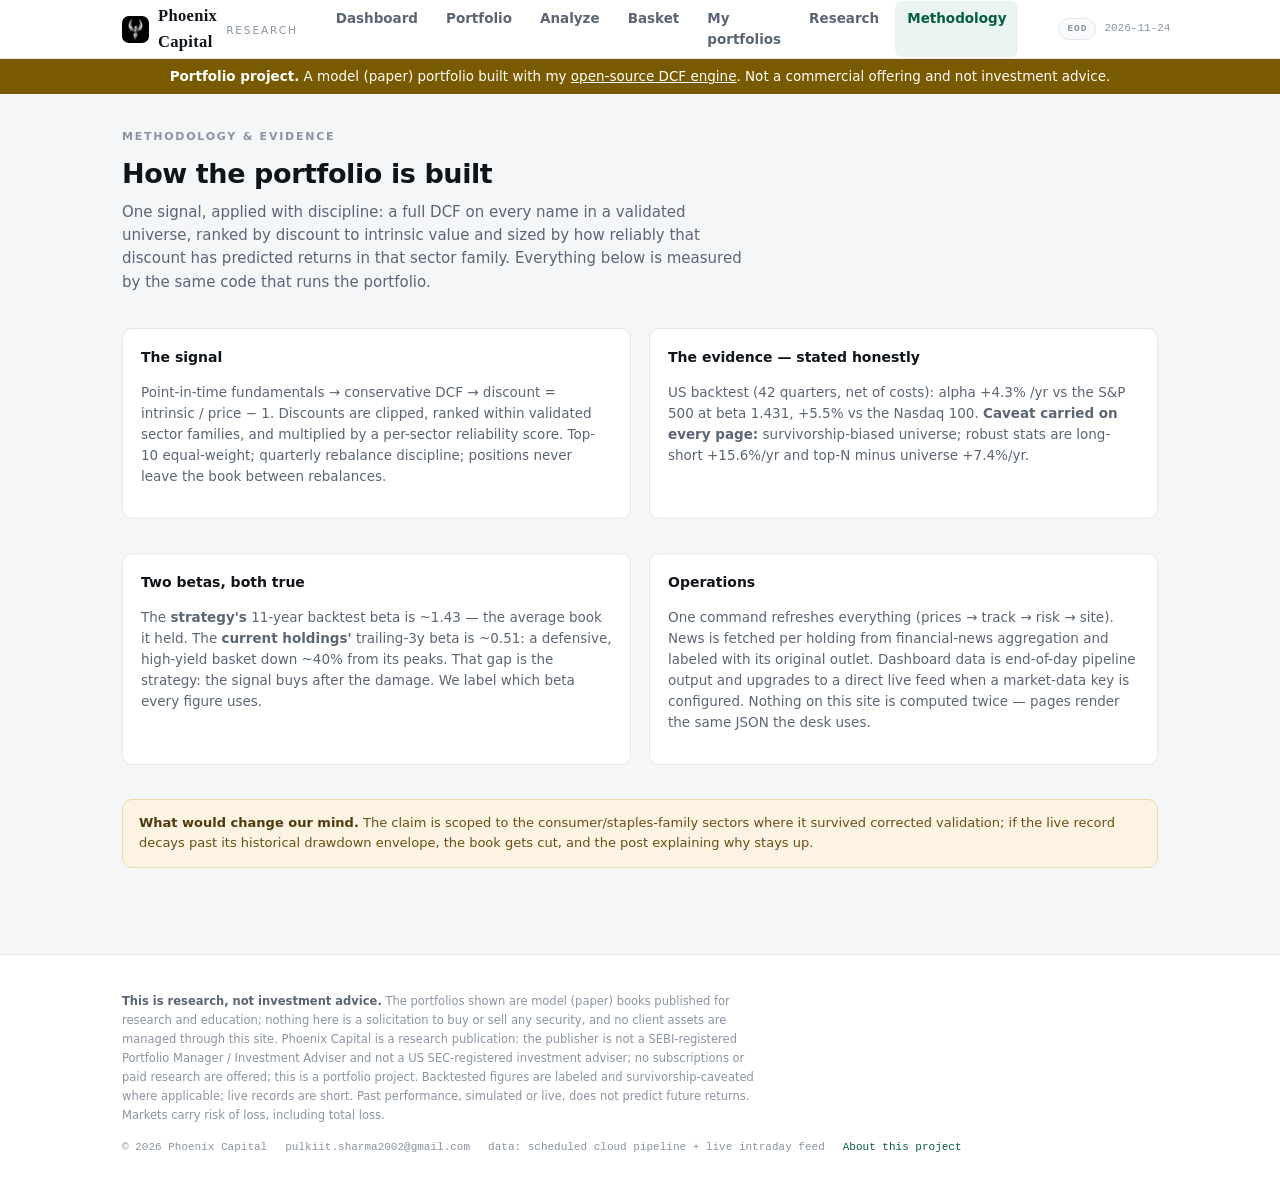
==== about.html @ b009688a "data refresh 2026-11-24 02:16 UTC" ====
<!doctype html>
<html lang="en"><head>
<meta charset="utf-8"><meta name="viewport" content="width=device-width,initial-scale=1">
<title>Methodology · Phoenix Capital</title>
<meta name="description" content="Institutional-grade equity research. One disciplined signal.">
<link rel="stylesheet" href="assets/site.css">
<link rel="icon" href="assets/logo-chip.png" type="image/png">
</head><body>
<header class="site-head"><div class="wrap">
  <a class="brand" href="index.html"><img class="logo-chip" src="assets/logo-chip.png" alt=""><span class="wordmark">Phoenix Capital</span>
    <small>research</small></a>
  <nav class="main"><a href="index.html" class="">Dashboard</a><a href="us.html" class="">Portfolio</a><a href="analyze.html" class="">Analyze</a><a href="basket.html" class="">Basket <span class="bcount" hidden></span></a><a href="portfolios.html" class="">My portfolios</a><a href="research.html" class="">Research</a><a href="about.html" class="on">Methodology</a></nav>
  <span class="asof"><span class="feedpill pill" id="feedpill">EOD</span><span class="txt">2026-11-24</span></span>
</div></header>
<div class="demo-banner" style="background:#7a5a00;color:#fff;text-align:center;padding:8px 16px;font-size:13.5px;line-height:1.4"><b>Portfolio project.</b> A model (paper) portfolio built with my <a href="https://github.com/PS11242026/dcf-valuation-platform" style="color:#fff;text-decoration:underline">open-source DCF engine</a>. Not a commercial offering and not investment advice.</div>
<main><div class="wrap">
<p class="eyebrow">Methodology &amp; evidence</p><h1>How the portfolio is built</h1>
<p class="lede">One signal, applied with discipline: a full DCF on every name in a validated
universe, ranked by discount to intrinsic value and sized by how reliably that discount has
predicted returns in that sector family. Everything below is measured by the same code that
runs the portfolio.</p>
<section class="grid2">
<div class="card"><h3>The signal</h3><p style="color:var(--muted);font-size:13.5px">
Point-in-time fundamentals → conservative DCF → discount = intrinsic / price − 1. Discounts are
clipped, ranked within validated sector families, and multiplied by a per-sector reliability
score. Top-10 equal-weight; quarterly rebalance discipline; positions never leave the book
between rebalances.</p></div>
<div class="card"><h3>The evidence — stated honestly</h3><p style="color:var(--muted);font-size:13.5px">
US backtest (42 quarters, net of costs): alpha +4.3% /yr vs the
S&amp;P 500 at beta 1.431, +5.5% vs the
Nasdaq 100. <b>Caveat carried on every page:</b> survivorship-biased universe; robust stats are long-short +15.6%/yr and top-N minus universe +7.4%/yr.</p></div>
</section>
<section class="grid2">
<div class="card"><h3>Two betas, both true</h3><p style="color:var(--muted);font-size:13.5px">
The <b>strategy's</b> 11-year backtest beta is ~1.43 — the average book it held. The <b>current
holdings'</b> trailing-3y beta is ~0.51: a defensive, high-yield basket down ~40% from its peaks.
That gap is the strategy: the signal buys after the damage. We label which beta every figure uses.</p></div>
<div class="card"><h3>Operations</h3><p style="color:var(--muted);font-size:13.5px">
One command refreshes everything (prices → track → risk → site). News is fetched per holding from
financial-news aggregation and labeled with its original outlet. Dashboard data is end-of-day
pipeline output and upgrades to a direct live feed when a market-data key is configured. Nothing
on this site is computed twice — pages render the same JSON the desk uses.</p></div>
</section>
<section><div class="callout"><b>What would change our mind.</b> The claim is scoped to the
consumer/staples-family sectors where it survived corrected validation; if the live record decays
past its historical drawdown envelope, the book gets cut, and the post explaining why stays up.
</div></section>
</div></main>
<footer class="site-foot"><div class="wrap">
  <p class="disc"><b>This is research, not investment advice.</b> The portfolios shown are model (paper) books published for research and education; nothing here is a solicitation to buy or sell any security, and no client assets are managed through this site. Phoenix Capital is a research publication: the publisher is not a SEBI-registered Portfolio Manager / Investment Adviser and not a US SEC-registered investment adviser; no subscriptions or paid research are offered; this is a portfolio project. Backtested figures are labeled and survivorship-caveated where applicable; live records are short. Past performance, simulated or live, does not predict future returns. Markets carry risk of loss, including total loss.</p>
  <div class="foot-meta"><span>© 2026 Phoenix Capital</span>
    <span>pulkiit.sharma2002@gmail.com</span>
    <span>data: scheduled cloud pipeline + live intraday feed</span>
    <a href="pricing.html">About this project</a></div>
</div></footer>
<script>window.DESK = {"api_url": "", "analyzer_url": "https://phoenix-dcf.streamlit.app", "finnhub_key": "dc2afj9r01qjj5fhtak0dc2afj9r01qjj5fhtakg", "prefix": "", "code_url": "https://github.com/PS11242026/dcf-valuation-platform"};</script>
<script src="assets/site.js"></script><script src="assets/desk.js"></script>
</body></html>
---- assets/site.css ----
/* ============================================================================
   Research-site design system. Institutional light theme: cool paper ground,
   ink text, emerald primary. Numerals are tabular everywhere they align.
   Heatmap poles #C0453B / #0B7A5B validated for CVD with mandatory tile labels.
   ========================================================================== */
:root{
  --ground:#F4F6F8; --panel:#FFFFFF; --panel2:#F9FAFB;
  --ink:#0F141B; --muted:#5B6675; --faint:#8A94A2;
  --hair:#E4E7EC; --hair2:#EDEFF3;
  --brand:#0B7A5B; --brand-ink:#075C44; --bench:#2F6DB3; --model:#B9832A;
  --gold:#C9A227; --gold-deep:#9A7B1B; --flat:#D97706;
  --pos:#0B7A5B; --neg:#C0453B; --pos-bg:#EAF5F0; --neg-bg:#F9ECEA;
  --mono:"Cascadia Code",Consolas,ui-monospace,SFMono-Regular,Menlo,monospace;
  --sans:"Segoe UI Variable Text","Segoe UI",system-ui,-apple-system,"Helvetica Neue",Arial,sans-serif;
  --serif:"Georgia","Times New Roman",serif;
  --maxw:1080px; --r:10px;
}
*{box-sizing:border-box}
html{scroll-behavior:smooth}
body{margin:0;background:var(--ground);color:var(--ink);font-family:var(--sans);
     line-height:1.55;-webkit-font-smoothing:antialiased;font-size:15px}
a{color:var(--brand-ink);text-decoration:none}
a:hover{text-decoration:underline}
:focus-visible{outline:2px solid var(--bench);outline-offset:2px;border-radius:4px}
.tab{font-variant-numeric:tabular-nums;font-family:var(--mono)}
.wrap{max-width:var(--maxw);margin:0 auto;padding:0 22px}

/* ---------- header / nav ---------- */
.site-head{background:var(--panel);border-bottom:1px solid var(--hair);position:sticky;top:0;z-index:40}
.site-head .wrap{display:flex;align-items:center;gap:26px;height:58px}
.brand{display:flex;align-items:center;gap:9px;font-weight:700;letter-spacing:.01em;
       font-size:16.5px;color:var(--ink)}
.brand:hover{text-decoration:none}
.brand .mark{flex:none;color:var(--ink)}  /* B&W phoenix: pure ink on light, white on ink */
.brand .logo-chip{width:27px;height:27px;border-radius:7px;display:block;flex:none}
.brand .wordmark{font-family:var(--serif);letter-spacing:.02em}
.brand small{font-weight:500;color:var(--faint);font-size:10.5px;letter-spacing:.18em;
             text-transform:uppercase;align-self:center;margin-top:3px}
nav.main{display:flex;gap:4px;margin-left:auto}
nav.main a{padding:7px 12px;border-radius:7px;color:var(--muted);font-size:13.5px;font-weight:550}
nav.main a:hover{background:var(--panel2);color:var(--ink);text-decoration:none}
nav.main a.on{background:#EAF5F0;color:var(--brand-ink);font-weight:640}
.asof{font-family:var(--mono);font-size:11px;color:var(--faint);margin-left:14px;white-space:nowrap;
      display:flex;align-items:center;gap:8px}
.pill{display:inline-flex;align-items:center;font-family:var(--mono);font-size:9.5px;font-weight:700;
      letter-spacing:.1em;padding:3px 8px;border-radius:99px;background:var(--panel2);
      border:1px solid var(--hair);color:var(--faint)}
.pill.on{background:#EAF5F0;border-color:#BFE0D2;color:var(--brand-ink);
         animation:pulse 2.4s ease-out infinite}
@keyframes pulse{0%{box-shadow:0 0 0 0 rgba(11,122,91,.35)}70%{box-shadow:0 0 0 7px rgba(11,122,91,0)}100%{box-shadow:0 0 0 0 rgba(11,122,91,0)}}
@media (prefers-reduced-motion:reduce){.pill.on{animation:none}}

/* ---------- hero (index) ---------- */
.hero{background:radial-gradient(1100px 420px at 18% -10%,rgba(11,122,91,.28),transparent 60%),
      radial-gradient(700px 300px at 95% 0%,rgba(201,162,39,.14),transparent 55%),var(--ink);
      border-radius:14px;padding:46px 46px 38px;color:#EDF1F4;position:relative;overflow:hidden;
      border-top:2px solid var(--gold)}
.hero::after{content:"";position:absolute;inset:auto 0 0 0;height:1px;
             background:linear-gradient(90deg,transparent,rgba(201,162,39,.5),transparent)}
.h-mark{position:absolute;right:-30px;top:-34px;width:360px;height:360px;color:#fff;
        opacity:.07;pointer-events:none;transform:rotate(-3deg)}
.h-mark svg,.h-mark img{width:100%;height:100%;object-fit:contain}
.h-eyebrow{font-size:10.5px;letter-spacing:.24em;text-transform:uppercase;color:var(--gold);
           font-weight:640;margin-bottom:16px;position:relative}
.h-title,.h-lede,.h-chips,.h-ctas,.h-foot{position:relative}
.h-title{font-family:var(--serif);font-size:40px;line-height:1.12;font-weight:600;margin:0 0 14px;
         letter-spacing:-.005em;color:#fff;text-wrap:balance;max-width:17ch}
.h-lede{font-size:15.5px;line-height:1.65;color:#B9C2CC;max-width:60ch;margin:0 0 22px}
.h-chips{display:flex;flex-wrap:wrap;gap:10px;margin-bottom:24px}
.h-chip{font-size:12.5px;color:#AEB8C2;background:rgba(255,255,255,.05);
        border:1px solid rgba(255,255,255,.13);border-radius:99px;padding:7px 14px}
.h-chip b{font-family:var(--mono);font-weight:640;color:#fff;margin-right:4px}
.h-chip b.pos{color:#4EC99B} .h-chip b.neg{color:#F0958C}
.h-ctas{display:flex;gap:12px;flex-wrap:wrap}
.h-foot{font-size:11px;color:#7C8794;margin:18px 0 0}
@media (max-width:680px){.hero{padding:30px 22px}.h-title{font-size:30px}}

/* ---------- page scaffolding ---------- */
main{padding:34px 0 56px}
.eyebrow{font-size:11px;letter-spacing:.16em;text-transform:uppercase;color:var(--faint);
         font-weight:640;margin:0 0 8px}
h1{font-size:27px;font-weight:700;letter-spacing:-.015em;margin:0 0 6px;text-wrap:balance}
.lede{font-size:15px;color:var(--muted);max-width:66ch;margin:0 0 10px}
section{margin-top:34px}
h2.sec{font-size:16.5px;font-weight:680;letter-spacing:-.01em;margin:0 0 14px;
       display:flex;align-items:baseline;gap:10px}
h2.sec .sub{font-size:11.5px;color:var(--faint);font-family:var(--mono);font-weight:400}
.grid2{display:grid;grid-template-columns:1fr 1fr;gap:18px}
.grid3{display:grid;grid-template-columns:repeat(3,1fr);gap:14px}
@media (max-width:840px){.grid2,.grid3{grid-template-columns:1fr}}

.card{background:var(--panel);border:1px solid var(--hair);border-radius:var(--r);padding:18px}
.card h3{margin:0 0 10px;font-size:14px;font-weight:660}

/* ---------- KPI tiles ---------- */
.kpis{display:grid;grid-template-columns:repeat(4,1fr);gap:13px}
@media (max-width:840px){.kpis{grid-template-columns:repeat(2,1fr)}}
.tile{background:var(--panel);border:1px solid var(--hair);border-radius:var(--r);padding:14px 15px 13px}
.tile .lab{font-size:10.5px;letter-spacing:.09em;text-transform:uppercase;color:var(--faint);
           font-weight:640;margin-bottom:8px;display:flex;gap:6px;align-items:center}
.tile .val{font-family:var(--mono);font-size:23px;font-weight:620;letter-spacing:-.02em;line-height:1.05}
.tile .sub{font-size:11px;color:var(--muted);margin-top:7px;font-family:var(--mono)}
.pos{color:var(--pos)} .neg{color:var(--neg)}

/* ---------- badges ---------- */
.badge{display:inline-flex;align-items:center;gap:5px;font-size:10px;font-weight:680;
       letter-spacing:.08em;text-transform:uppercase;padding:3px 8px;border-radius:99px;line-height:1}
.badge.live{background:#EAF5F0;color:var(--brand-ink)}
.badge.prelim{background:#FCF3E3;color:#8A5E14}
.badge.model{background:#F0F2F5;color:var(--muted)}
.badge.us::before{content:"US"} .badge.in::before{content:"IN"}

/* ---------- heatmap ---------- */
.hm-wrap{position:relative}
.hm{display:block;width:100%;border-radius:8px;overflow:hidden}
.hm-tile{stroke:var(--ground);stroke-width:2;rx:3;cursor:default;transition:filter .12s}
.hm-tile:hover{filter:brightness(1.06)}
.hm-tk{font-family:var(--mono);font-weight:700;fill:#fff;pointer-events:none}
.hm-pct{font-family:var(--mono);font-weight:600;fill:rgba(255,255,255,.92);pointer-events:none}
.hm-w{font-family:var(--mono);fill:rgba(255,255,255,.75);pointer-events:none}
.hm-legend{display:flex;align-items:center;gap:14px;margin-top:10px;font-size:11px;
           color:var(--muted);font-family:var(--mono);flex-wrap:wrap}
.hm-legend .k{display:flex;align-items:center;gap:6px}
.hm-legend .sw{width:11px;height:11px;border-radius:3px;display:inline-block}
.hm-note{margin-left:auto;color:var(--faint)}
.tip{position:absolute;pointer-events:none;background:#0F141B;color:#fff;border-radius:8px;
     padding:9px 11px;font-size:12px;font-family:var(--mono);opacity:0;transition:opacity .1s;
     box-shadow:0 6px 22px rgba(15,20,27,.25);z-index:30;min-width:170px}
.tip .t{color:#AEB6C2;font-size:10px;letter-spacing:.06em;text-transform:uppercase;margin-bottom:5px}
.tip .row{display:flex;justify-content:space-between;gap:16px;padding:1px 0}
.tip .row span:first-child{color:#C6CCD5}

/* ---------- charts ---------- */
.chart svg{display:block;width:100%;height:auto}
.chart .grid line{stroke:var(--hair2)}
.chart .zero{stroke:#C4CBD4;stroke-width:1.2}
.chart .ax{fill:var(--faint);font-family:var(--mono);font-size:10.5px}
.chart .ln{fill:none;stroke-linejoin:round;stroke-linecap:round}
.chart .endlab{font-family:var(--mono);font-size:11px;font-weight:640}
.legend{display:flex;flex-wrap:wrap;gap:14px;margin-top:8px;font-size:12px;color:var(--muted)}
.legend .it{display:flex;align-items:center;gap:6px}
.legend .sw{width:16px;height:0;border-top:2.5px solid}

/* ---------- tables ---------- */
.tbl{overflow-x:auto}
table{border-collapse:collapse;width:100%;font-size:13px}
th,td{padding:9px 11px;text-align:right;border-bottom:1px solid var(--hair2);white-space:nowrap}
th:first-child,td:first-child{text-align:left}
thead th{font-size:10.5px;letter-spacing:.07em;text-transform:uppercase;color:var(--faint);
         font-weight:640;border-bottom:1px solid var(--hair)}
tbody td{font-family:var(--mono);font-variant-numeric:tabular-nums}
tbody td:first-child{font-family:var(--sans);font-weight:560}
tbody tr:hover td{background:var(--panel2)}
.chip{display:inline-block;font-size:10.5px;color:var(--muted);background:var(--panel2);
      border:1px solid var(--hair);border-radius:99px;padding:2px 8px;font-family:var(--sans)}
.tk-cell{display:flex;align-items:center;gap:9px}
.tk-cell b{font-weight:640;display:block;line-height:1.15}
.tk-cell .co{display:block;font-size:10.5px;color:var(--faint);font-family:var(--sans);
             max-width:180px;overflow:hidden;text-overflow:ellipsis;white-space:nowrap}
.tlogo{width:22px;height:22px;border-radius:6px;background:#fff;border:1px solid var(--hair2);
       flex:none;object-fit:contain}
.tlogo.ph{display:inline-block;background:var(--panel2)}
tr.total td{border-top:2px solid var(--hair);border-bottom:none;background:var(--panel2);
            font-weight:640}

/* ---------- news ---------- */
.news{display:flex;flex-direction:column}
.news a.item{display:flex;gap:12px;align-items:baseline;padding:9px 2px;border-bottom:1px solid var(--hair2);
             color:var(--ink)}
.news a.item:hover{background:var(--panel2);text-decoration:none}
.news .sym{font-family:var(--mono);font-size:11px;font-weight:700;color:var(--brand-ink);
           flex:0 0 96px;display:flex;align-items:center;gap:6px}
.nlogo{width:17px;height:17px;border-radius:4px;background:#fff;border:1px solid var(--hair2);
       flex:none;object-fit:contain;vertical-align:middle}
.news .ttl{font-size:13.5px;line-height:1.4}
.news .src{margin-left:auto;font-size:11px;color:var(--faint);font-family:var(--mono);
           flex:0 0 auto;padding-left:10px}

/* ---------- research ---------- */
.post-list .p-item{display:block;background:var(--panel);border:1px solid var(--hair);
                   border-radius:var(--r);padding:16px 18px;margin-bottom:12px;color:var(--ink)}
.post-list .p-item:hover{border-color:#CBD2DA;text-decoration:none}
.p-item .d{font-family:var(--mono);font-size:11px;color:var(--faint)}
.p-item h3{margin:5px 0 6px;font-size:16.5px;font-weight:660;letter-spacing:-.01em}
.p-item p{margin:0;color:var(--muted);font-size:13.5px}
.tags{display:flex;gap:6px;margin-top:9px}
article.post{background:var(--panel);border:1px solid var(--hair);border-radius:var(--r);
              padding:34px 38px;max-width:760px}
@media (max-width:680px){article.post{padding:22px 18px}}
article.post h1{font-size:24px}
article.post .meta{font-family:var(--mono);font-size:11.5px;color:var(--faint);margin-bottom:20px}
article.post h2{font-size:18px;margin:26px 0 8px;font-weight:660}
article.post h3{font-size:15px;margin:20px 0 6px;font-weight:660}
article.post p{margin:10px 0;max-width:68ch}
article.post ul,article.post ol{max-width:68ch}
article.post li{margin:4px 0}
article.post blockquote{border-left:3px solid var(--brand);margin:14px 0;padding:2px 16px;
                        color:var(--muted);background:var(--panel2);border-radius:0 6px 6px 0}
article.post code{font-family:var(--mono);font-size:.9em;background:var(--panel2);
                  border:1px solid var(--hair);border-radius:4px;padding:1px 5px}
article.post pre{background:#0F141B;color:#E7EAEE;border-radius:8px;padding:14px 16px;overflow-x:auto}
article.post pre code{background:none;border:none;color:inherit;padding:0}
article.post hr{border:0;border-top:1px solid var(--hair);margin:22px 0}

/* ---------- fees ---------- */
.plans{display:grid;grid-template-columns:repeat(3,1fr);gap:16px}
@media (max-width:840px){.plans{grid-template-columns:1fr}}
.plan{background:var(--panel);border:1px solid var(--hair);border-radius:var(--r);padding:22px;
      position:relative}
.plan.hi{border-color:var(--gold);box-shadow:0 0 0 1px var(--gold),0 12px 34px rgba(15,20,27,.08)}
.plan .ribbon{position:absolute;top:-11px;left:18px;background:var(--gold);color:#fff;
              font-size:10px;font-weight:700;letter-spacing:.1em;text-transform:uppercase;
              border-radius:99px;padding:4px 12px}
.plan .nm{font-size:13px;font-weight:680;letter-spacing:.02em}
.plan .pr{font-family:var(--mono);font-size:26px;font-weight:650;margin:10px 0 2px}
.plan .per{font-size:11px;color:var(--faint)}
.plan ul{padding-left:18px;margin:14px 0 0;color:var(--muted);font-size:13px}
.plan li{margin:6px 0}
.cta{display:inline-block;margin-top:16px;background:var(--brand);color:#fff;font-weight:640;
     font-size:13.5px;border-radius:8px;padding:10px 16px}
.cta:hover{background:var(--brand-ink);text-decoration:none}
.cta.ghost{background:transparent;color:var(--brand-ink);border:1px solid var(--brand)}
.cta.gold{background:var(--gold);color:#161200}
.cta.gold:hover{background:var(--gold-deep);color:#fff}
.cta.ghost-inv{background:transparent;color:#E5D9AE;border:1px solid rgba(201,162,39,.55)}
.cta.ghost-inv:hover{border-color:var(--gold);color:#fff}

/* ---------- callouts / footer ---------- */
.callout{background:#FCF3E3;border:1px solid #EBD9AE;border-radius:var(--r);padding:13px 16px;
         font-size:13px;color:#6B4E12}
.callout b{color:#4F3A0C}
.site-foot{border-top:1px solid var(--hair);background:var(--panel);margin-top:30px}
.site-foot .wrap{padding:26px 22px 34px}
.disc{font-size:11.5px;color:var(--faint);line-height:1.65;max-width:88ch}
.disc b{color:var(--muted)}
.foot-meta{display:flex;gap:18px;margin-top:14px;font-family:var(--mono);font-size:11px;color:var(--faint)}

/* ---------- research desk: analyze / basket / my portfolios ---------- */
nav.main a .bcount{display:inline-block;min-width:17px;height:17px;line-height:17px;margin-left:4px;
  padding:0 5px;border-radius:99px;background:var(--brand);color:#fff;font-size:10px;font-weight:700;
  text-align:center;font-family:var(--mono);vertical-align:1px}
@media (max-width:980px){
  .site-head .wrap{flex-wrap:wrap;height:auto;padding-top:10px;gap:8px 18px}
  nav.main{order:3;width:100%;margin-left:0;overflow-x:auto;padding-bottom:8px;scrollbar-width:none}
  nav.main::-webkit-scrollbar{display:none}
  nav.main a{white-space:nowrap}
  .asof{margin-left:auto}
}
.card h3 .sub{font-weight:400;color:var(--faint);font-size:11.5px;margin-left:6px}
.fine{font-size:12px;color:var(--faint)}
.co2{font-size:11px;color:var(--faint);font-family:var(--sans);font-weight:400}
button.lnk{background:none;border:0;padding:0;color:var(--neg);font:inherit;font-size:12.5px;cursor:pointer}
button.lnk:hover{text-decoration:underline}
button.lnk.arm{font-weight:700}
button.cta{border:0;cursor:pointer;font-family:var(--sans)}
button.cta.ghost{border:1px solid var(--brand)}
button.cta:disabled{opacity:.45;cursor:not-allowed}
.verdict{display:inline-block;font-family:var(--sans);font-size:12px;font-weight:650;border-radius:99px;
  padding:3px 10px;white-space:nowrap}
.verdict.v-pos{background:var(--pos-bg);color:var(--brand-ink)}
.verdict.v-neg{background:var(--neg-bg);color:#8E2F27}
.verdict.v-mid{background:#F0F2F5;color:var(--muted)}
.tile .val .verdict{font-size:14px;padding:4px 12px}

.az-form{display:flex;gap:10px;margin:22px 0 12px;max-width:620px}
.az-input{flex:1;min-width:0;font:600 20px/1 var(--mono);letter-spacing:.04em;text-transform:uppercase;
  padding:14px 16px;border:1px solid var(--hair);border-radius:10px;background:var(--panel);color:var(--ink);
  box-shadow:0 1px 0 rgba(15,20,27,.03)}
.az-input:focus{outline:none;border-color:var(--brand);box-shadow:0 0 0 3px rgba(11,122,91,.15)}
.az-go{margin-top:0;padding:0 22px;font-size:15px}
.qpicks{display:flex;flex-wrap:wrap;gap:6px;align-items:center;font-size:12px;color:var(--faint)}
.qpicks span{margin-right:4px}
.qpick{font:600 11.5px var(--mono);border:1px solid var(--hair);background:var(--panel);color:var(--ink);
  border-radius:99px;padding:4px 10px;cursor:pointer}
.qpick:hover{border-color:var(--brand);color:var(--brand-ink)}
.qpick small{color:var(--faint);font-weight:500;margin-left:3px}
.chips-row{display:flex;flex-wrap:wrap;gap:7px}
#az-status{margin-top:22px}
.az-prog{max-width:620px}
.az-prog-top{display:flex;justify-content:space-between;font-size:14px}
.az-bar{height:6px;border-radius:99px;background:var(--hair2);overflow:hidden;margin:12px 0 14px}
.az-bar span{display:block;height:100%;background:linear-gradient(90deg,var(--brand),#3FB58C);
  border-radius:99px;transition:width .8s ease}
.az-steps{list-style:none;padding:0;margin:0;font-size:13px;color:var(--faint)}
.az-steps li{padding:3px 0 3px 22px;position:relative}
.az-steps li::before{content:"";position:absolute;left:4px;top:10px;width:8px;height:8px;border-radius:50%;
  border:1.5px solid var(--hair)}
.az-steps li.done{color:var(--muted)}
.az-steps li.done::before{background:var(--brand);border-color:var(--brand)}
.az-steps li.on{color:var(--ink);font-weight:600}
.az-steps li.on::before{border-color:var(--brand);animation:azp 1s ease-in-out infinite alternate}
@keyframes azp{to{background:rgba(11,122,91,.35)}}
@media (prefers-reduced-motion:reduce){.az-steps li.on::before{animation:none}.az-bar span{transition:none}}
.az-msg{font-size:12.5px;color:var(--muted);margin:10px 0 0}

#az-report{margin-top:26px}
#az-report > *{margin-bottom:16px}
.rp-head{display:flex;justify-content:space-between;align-items:flex-end;gap:18px;flex-wrap:wrap;
  background:radial-gradient(800px 260px at 0% -40%,rgba(11,122,91,.30),transparent 60%),var(--ink);
  color:#fff;border-radius:14px;padding:26px 28px}
.rp-tk{font:700 12px var(--mono);letter-spacing:.14em;color:var(--gold);background:rgba(201,162,39,.12);
  border:1px solid rgba(201,162,39,.35);border-radius:6px;padding:3px 8px}
.rp-head h2{font-family:var(--serif);font-size:30px;font-weight:600;margin:10px 0 4px;letter-spacing:-.01em}
.rp-sub{font-size:12.5px;color:#9FA9B5;text-transform:capitalize}
.rp-actions{display:flex;gap:8px;flex-wrap:wrap}
.rp-actions .cta{margin-top:0}
.rp-head .cta.ghost{background:transparent;color:#E5D9AE;border:1px solid rgba(201,162,39,.55)}
.rp-head .cta.ghost:hover{border-color:var(--gold);color:#fff}
.rb h3{margin-bottom:30px}
.rb-track{position:relative;height:10px;border-radius:99px;background:var(--hair2);margin:0 8px}
.rb-band{position:absolute;top:0;bottom:0;border-radius:99px;
  background:linear-gradient(90deg,rgba(11,122,91,.25),rgba(11,122,91,.55),rgba(11,122,91,.25))}
.rb-iv{position:absolute;top:-5px;width:3px;height:20px;margin-left:-1.5px;background:var(--brand-ink);border-radius:2px}
.rb-px{position:absolute;top:-12px;width:0;height:0;margin-left:-6px;border:6px solid transparent;
  border-top:9px solid var(--ink)}
.rb-px i{position:absolute;top:-22px;left:-14px;font:600 10px var(--mono);font-style:normal;color:var(--ink)}
.rb-lab{position:relative;height:22px;margin:10px 8px 0;font:11px var(--mono);color:var(--muted)}
.rb-lab span{position:absolute;transform:translateX(-50%);white-space:nowrap}
.rp-chart h3{margin-bottom:6px}
.rp-toc{position:sticky;top:58px;z-index:5;display:flex;gap:6px;overflow-x:auto;background:rgba(244,246,248,.92);
  backdrop-filter:blur(6px);padding:8px 0;scrollbar-width:none}
.rp-toc a{white-space:nowrap;font-size:12.5px;font-weight:600;color:var(--muted);padding:6px 11px;border-radius:7px;
  border:1px solid var(--hair);background:var(--panel)}
.rp-toc a:hover{color:var(--brand-ink);border-color:var(--brand);text-decoration:none}
@media (max-width:980px){.rp-toc{position:static}}
.rp-sec{scroll-margin-top:110px}
.rp-sec h2.sec{margin-top:0}
.rp-kpis{margin-bottom:14px}
.rp-kpis .val{font-size:19px}
.rp-tt{font-size:13px;font-weight:650;margin:16px 0 8px}
.rp-fig{margin:16px 0 0;text-align:center}
.rp-fig img{max-width:100%;height:auto;border-radius:8px;border:1px solid var(--hair2)}
.rp-fig figcaption{font-size:11.5px;color:var(--faint);margin-top:6px}
.rp-nar{margin:12px 0 0;padding-left:18px;color:var(--muted);font-size:13.5px;max-width:80ch}
.rp-nar li{margin:6px 0}
.rp-foot{font-size:11.5px;color:var(--faint)}

.empty{text-align:center;padding:38px 22px}
.empty p{color:var(--muted);max-width:52ch;margin:0 auto 6px}
.bk-add{margin-top:16px}
.bk-bar{display:flex;align-items:center;justify-content:space-between;gap:12px;margin-bottom:10px;
  font-size:13px;color:var(--muted)}
.bk-bar .cta{margin-top:0}
.bk-tbl td .co2{display:block}
.bk-tbl th:nth-child(2),.bk-tbl td:nth-child(2){text-align:left}
.bk-tbl td:first-child,.bk-tbl th:first-child{width:34px}
.bk-tbl .acts{display:flex;gap:14px;justify-content:flex-end;font-family:var(--sans);font-size:12.5px}
.bk-tbl input[type=checkbox]{width:15px;height:15px;accent-color:var(--brand)}
.save-btn{margin-left:auto;background:none;border:0;cursor:pointer;font-size:17px;line-height:1;
  color:var(--gold-deep);padding:2px 4px}
.save-btn:hover{transform:scale(1.15)}
.desk-toast{position:fixed;left:50%;bottom:26px;transform:translate(-50%,20px);opacity:0;pointer-events:none;
  background:var(--ink);color:#fff;font-size:13px;padding:10px 16px;border-radius:9px;
  box-shadow:0 10px 30px rgba(15,20,27,.25);transition:all .25s ease;z-index:60}
.desk-toast.on{opacity:1;transform:translate(-50%,0)}

.pf-new summary{cursor:pointer;list-style:none}
.pf-new summary::-webkit-details-marker{display:none}
.pf-new summary h3{display:inline;margin:0}
.pf-new summary::after{content:"+";float:right;color:var(--faint);font-size:18px;line-height:1}
.pf-new[open] summary::after{content:"\2212"}
.pf-form{display:flex;flex-wrap:wrap;gap:14px 22px;align-items:flex-end;margin:16px 0}
.pf-form label{display:flex;flex-direction:column;gap:5px;font-size:11px;letter-spacing:.06em;
  text-transform:uppercase;color:var(--faint);font-weight:640}
.pf-form input:not([type=radio]){font:500 14px var(--sans);padding:9px 11px;border:1px solid var(--hair);
  border-radius:8px;background:var(--panel);color:var(--ink);min-width:200px;text-transform:none;letter-spacing:0}
.pf-w{border:0;padding:0;margin:0;display:flex;gap:14px;align-items:center;flex-wrap:wrap}
.pf-w legend{font-size:11px;letter-spacing:.06em;text-transform:uppercase;color:var(--faint);font-weight:640;
  margin-bottom:6px;padding:0}
.pf-w label{flex-direction:row;align-items:center;text-transform:none;letter-spacing:0;font-size:13.5px;
  color:var(--ink);font-weight:500}
.pf-w input{accent-color:var(--brand)}
.pf-group{margin-top:10px}
.pf-gl{font-size:11px;letter-spacing:.08em;text-transform:uppercase;color:var(--faint);font-weight:640;margin-bottom:7px}
.pf-picks{display:grid;grid-template-columns:repeat(auto-fill,minmax(210px,1fr));gap:8px}
.pf-pick{display:flex;align-items:center;gap:8px;border:1px solid var(--hair);border-radius:9px;padding:8px 10px;
  cursor:pointer;background:var(--panel);font-size:12.5px;transition:border-color .15s,background .15s}
.pf-pick:has(input:checked){border-color:var(--brand);background:var(--pos-bg)}
.pf-pick input{accent-color:var(--brand)}
.pk-tk{font:700 12px var(--mono)}
.pk-co{color:var(--faint);overflow:hidden;text-overflow:ellipsis;white-space:nowrap;flex:1;min-width:0}
.pk-up{font:600 11.5px var(--mono)}
#pf-preview{margin-top:16px}
.pf-cw{width:70px;font:500 13px var(--mono);padding:4px 6px;border:1px solid var(--hair);border-radius:6px;text-align:right}
.pf-go{display:flex;align-items:center;gap:14px;margin-top:6px}
#pf-list{margin-top:18px}
.pf-card{margin-bottom:16px}
.pf-head{display:flex;justify-content:space-between;align-items:flex-start;gap:18px;flex-wrap:wrap;margin-bottom:12px}
.pf-head h3{font-size:17px;margin:0 0 2px}
.pf-kpis{display:flex;gap:22px;flex-wrap:wrap}
.pf-kpis div{display:flex;flex-direction:column;gap:2px}
.pf-kpis .lab{font-size:10px;letter-spacing:.09em;text-transform:uppercase;color:var(--faint);font-weight:640}
.pf-kpis b{font-size:18px;font-weight:620}
.pf-acts{display:flex;justify-content:space-between;margin-top:12px;font-size:12.5px}
.pf-data{margin-top:8px}
.pf-data .cta{margin-top:6px;margin-right:8px}
.pf-imp{cursor:pointer}
.foot-meta{flex-wrap:wrap}
@media (max-width:680px){.az-form{flex-direction:column}.az-go{padding:12px}.rp-head{padding:22px 18px}
  .rp-head h2{font-size:24px}}
nav.main a .bcount[hidden]{display:none}

.az-note{max-width:760px;margin:0}
.az-frame{background:var(--panel);border:1px solid var(--hair);border-radius:14px;overflow:hidden;
  box-shadow:0 12px 34px rgba(15,20,27,.06)}
.az-frame iframe{display:block;width:100%;height:max(900px,calc(100vh - 140px));border:0}
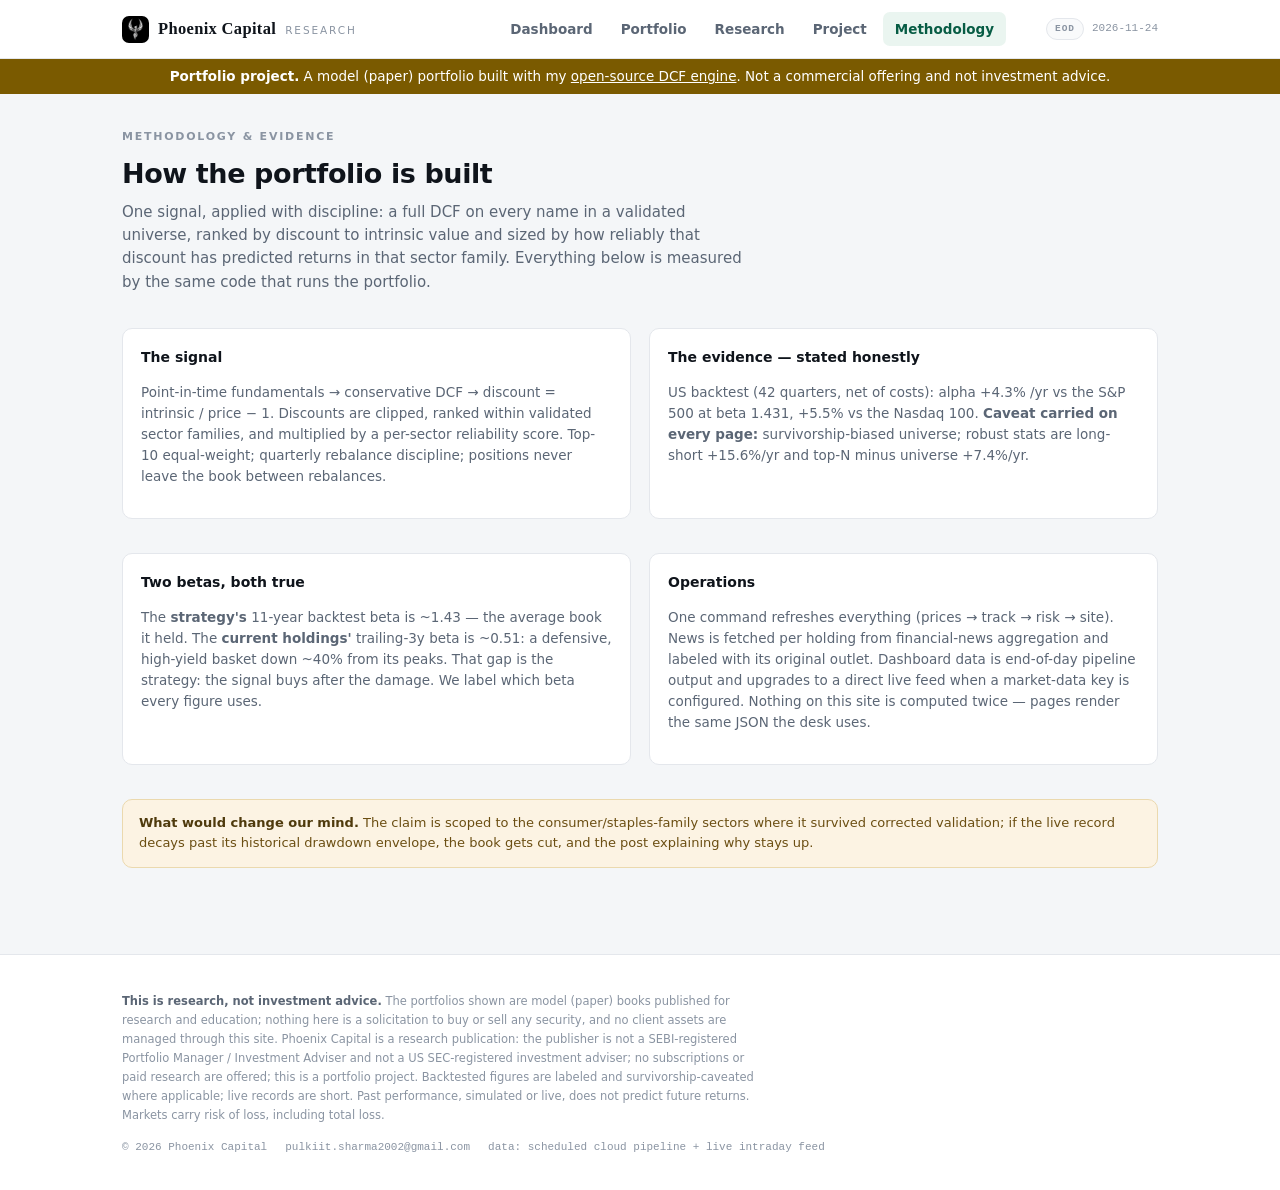
==== commit 43615fc1: "data refresh 2026-11-24 02:43 UTC" ====
--- a/about.html
+++ b/about.html
@@ -9,7 +9,7 @@
 <header class="site-head"><div class="wrap">
   <a class="brand" href="index.html"><img class="logo-chip" src="assets/logo-chip.png" alt=""><span class="wordmark">Phoenix Capital</span>
     <small>research</small></a>
-  <nav class="main"><a href="index.html" class="">Dashboard</a><a href="us.html" class="">Portfolio</a><a href="analyze.html" class="">Analyze</a><a href="basket.html" class="">Basket <span class="bcount" hidden></span></a><a href="portfolios.html" class="">My portfolios</a><a href="research.html" class="">Research</a><a href="about.html" class="on">Methodology</a></nav>
+  <nav class="main"><a href="index.html" class="">Dashboard</a><a href="us.html" class="">Portfolio</a><a href="research.html" class="">Research</a><a href="pricing.html" class="">Project</a><a href="about.html" class="on">Methodology</a></nav>
   <span class="asof"><span class="feedpill pill" id="feedpill">EOD</span><span class="txt">2026-11-24</span></span>
 </div></header>
 <div class="demo-banner" style="background:#7a5a00;color:#fff;text-align:center;padding:8px 16px;font-size:13.5px;line-height:1.4"><b>Portfolio project.</b> A model (paper) portfolio built with my <a href="https://github.com/PS11242026/dcf-valuation-platform" style="color:#fff;text-decoration:underline">open-source DCF engine</a>. Not a commercial offering and not investment advice.</div>
@@ -50,9 +50,8 @@
   <p class="disc"><b>This is research, not investment advice.</b> The portfolios shown are model (paper) books published for research and education; nothing here is a solicitation to buy or sell any security, and no client assets are managed through this site. Phoenix Capital is a research publication: the publisher is not a SEBI-registered Portfolio Manager / Investment Adviser and not a US SEC-registered investment adviser; no subscriptions or paid research are offered; this is a portfolio project. Backtested figures are labeled and survivorship-caveated where applicable; live records are short. Past performance, simulated or live, does not predict future returns. Markets carry risk of loss, including total loss.</p>
   <div class="foot-meta"><span>© 2026 Phoenix Capital</span>
     <span>pulkiit.sharma2002@gmail.com</span>
-    <span>data: scheduled cloud pipeline + live intraday feed</span>
-    <a href="pricing.html">About this project</a></div>
+    <span>data: scheduled cloud pipeline + live intraday feed</span></div>
 </div></footer>
-<script>window.DESK = {"api_url": "", "analyzer_url": "https://phoenix-dcf.streamlit.app", "finnhub_key": "dc2afj9r01qjj5fhtak0dc2afj9r01qjj5fhtakg", "prefix": "", "code_url": "https://github.com/PS11242026/dcf-valuation-platform"};</script>
+<script>window.DESK = {"api_url": "", "analyzer_url": "https://state-spacedcf-valuation-platform.streamlit.app", "finnhub_key": "dc2afj9r01qjj5fhtak0dc2afj9r01qjj5fhtakg", "prefix": "", "code_url": "https://github.com/PS11242026/dcf-valuation-platform"};</script>
 <script src="assets/site.js"></script><script src="assets/desk.js"></script>
 </body></html>
--- a/assets/site.css
+++ b/assets/site.css
@@ -404,3 +404,27 @@
 .az-frame{background:var(--panel);border:1px solid var(--hair);border-radius:14px;overflow:hidden;
   box-shadow:0 12px 34px rgba(15,20,27,.06)}
 .az-frame iframe{display:block;width:100%;height:max(900px,calc(100vh - 140px));border:0}
+
+/* ---------- research desk entry points (home) + desk sub-nav ---------- */
+.desk-opts{display:grid;grid-template-columns:1fr 1fr;gap:16px;margin-top:18px}
+@media (max-width:840px){.desk-opts{grid-template-columns:1fr}}
+.dopt{display:flex;flex-direction:column;gap:6px;background:var(--panel);border:1px solid var(--hair);
+  border-radius:14px;padding:22px 24px;color:var(--ink);position:relative;overflow:hidden;
+  transition:border-color .2s,box-shadow .2s,transform .2s}
+.dopt::after{content:"";position:absolute;inset:auto -40px -60px auto;width:180px;height:180px;border-radius:50%;
+  background:radial-gradient(circle,rgba(11,122,91,.12),transparent 70%)}
+.dopt:hover{text-decoration:none;border-color:var(--brand);box-shadow:0 14px 34px rgba(15,20,27,.08);transform:translateY(-2px)}
+.dopt .dk{font:700 10.5px var(--mono);letter-spacing:.16em;text-transform:uppercase;color:var(--gold-deep)}
+.dopt h3{font-family:var(--serif);font-size:22px;font-weight:600;margin:2px 0 0}
+.dopt p{margin:0;color:var(--muted);font-size:13.5px;max-width:52ch}
+.dopt .go{margin-top:8px;font-weight:650;font-size:13.5px;color:var(--brand-ink)}
+@media (prefers-reduced-motion:reduce){.dopt{transition:none}.dopt:hover{transform:none}}
+.desk-nav{display:flex;gap:6px;flex-wrap:wrap;align-items:center;margin:-8px 0 22px;padding-bottom:14px;
+  border-bottom:1px solid var(--hair)}
+.desk-nav a{font-size:13px;font-weight:600;color:var(--muted);padding:6px 12px;border-radius:7px}
+.desk-nav a:hover{text-decoration:none;background:var(--panel)}
+.desk-nav a.on{background:var(--pos-bg);color:var(--brand-ink)}
+.desk-nav a.back{color:var(--faint);font-weight:500;margin-right:8px;padding-left:0}
+.desk-nav .bcount{display:inline-block;min-width:17px;height:17px;line-height:17px;margin-left:4px;padding:0 5px;
+  border-radius:99px;background:var(--brand);color:#fff;font:700 10px var(--mono);text-align:center}
+.desk-nav .bcount[hidden]{display:none}
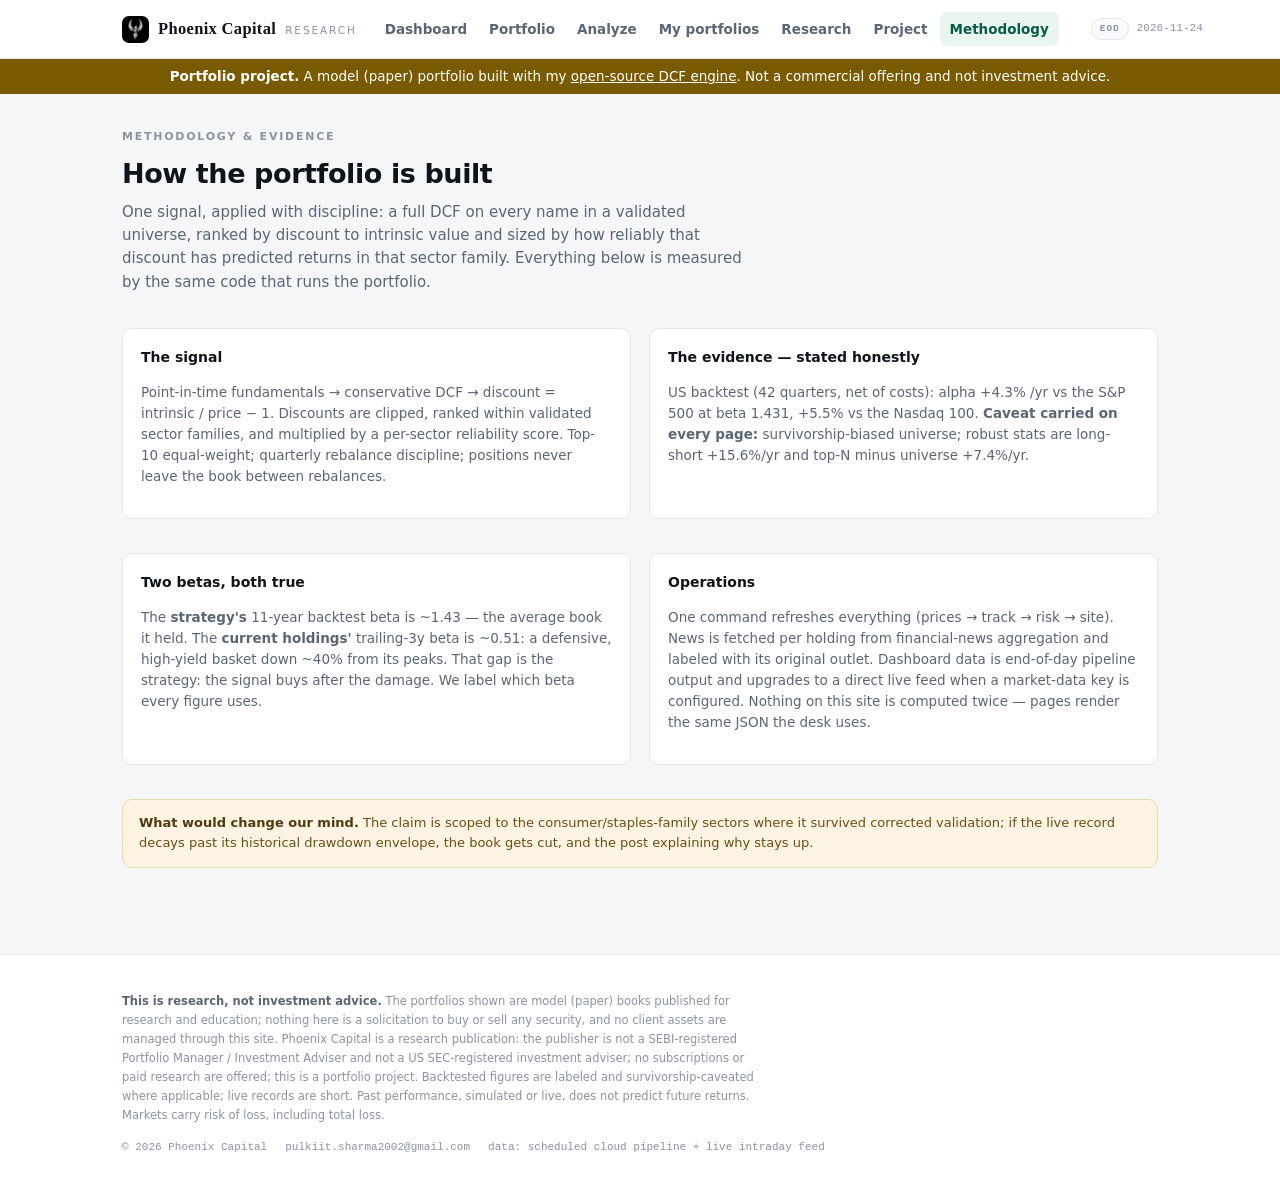
==== commit 8b70f825: "data refresh 2026-11-24 03:02 UTC" ====
--- a/about.html
+++ b/about.html
@@ -9,7 +9,7 @@
 <header class="site-head"><div class="wrap">
   <a class="brand" href="index.html"><img class="logo-chip" src="assets/logo-chip.png" alt=""><span class="wordmark">Phoenix Capital</span>
     <small>research</small></a>
-  <nav class="main"><a href="index.html" class="">Dashboard</a><a href="us.html" class="">Portfolio</a><a href="research.html" class="">Research</a><a href="pricing.html" class="">Project</a><a href="about.html" class="on">Methodology</a></nav>
+  <nav class="main"><a href="index.html" class="">Dashboard</a><a href="us.html" class="">Portfolio</a><a href="analyze.html" class="">Analyze</a><a href="portfolios.html" class="">My portfolios <span class="bcount" hidden></span></a><a href="research.html" class="">Research</a><a href="pricing.html" class="">Project</a><a href="about.html" class="on">Methodology</a></nav>
   <span class="asof"><span class="feedpill pill" id="feedpill">EOD</span><span class="txt">2026-11-24</span></span>
 </div></header>
 <div class="demo-banner" style="background:#7a5a00;color:#fff;text-align:center;padding:8px 16px;font-size:13.5px;line-height:1.4"><b>Portfolio project.</b> A model (paper) portfolio built with my <a href="https://github.com/PS11242026/dcf-valuation-platform" style="color:#fff;text-decoration:underline">open-source DCF engine</a>. Not a commercial offering and not investment advice.</div>
--- a/assets/site.css
+++ b/assets/site.css
@@ -428,3 +428,10 @@
 .desk-nav .bcount{display:inline-block;min-width:17px;height:17px;line-height:17px;margin-left:4px;padding:0 5px;
   border-radius:99px;background:var(--brand);color:#fff;font:700 10px var(--mono);text-align:center}
 .desk-nav .bcount[hidden]{display:none}
+/* header fits 7 nav items: no wrapping; the as-of text yields first, then the RESEARCH tag */
+.brand,.brand .wordmark,nav.main a{white-space:nowrap}
+nav.main{gap:2px}
+nav.main a{padding:7px 10px}
+.site-head .wrap{gap:18px}
+@media (max-width:1240px){.asof .txt{display:none}}
+@media (max-width:1120px){.brand small{display:none}}
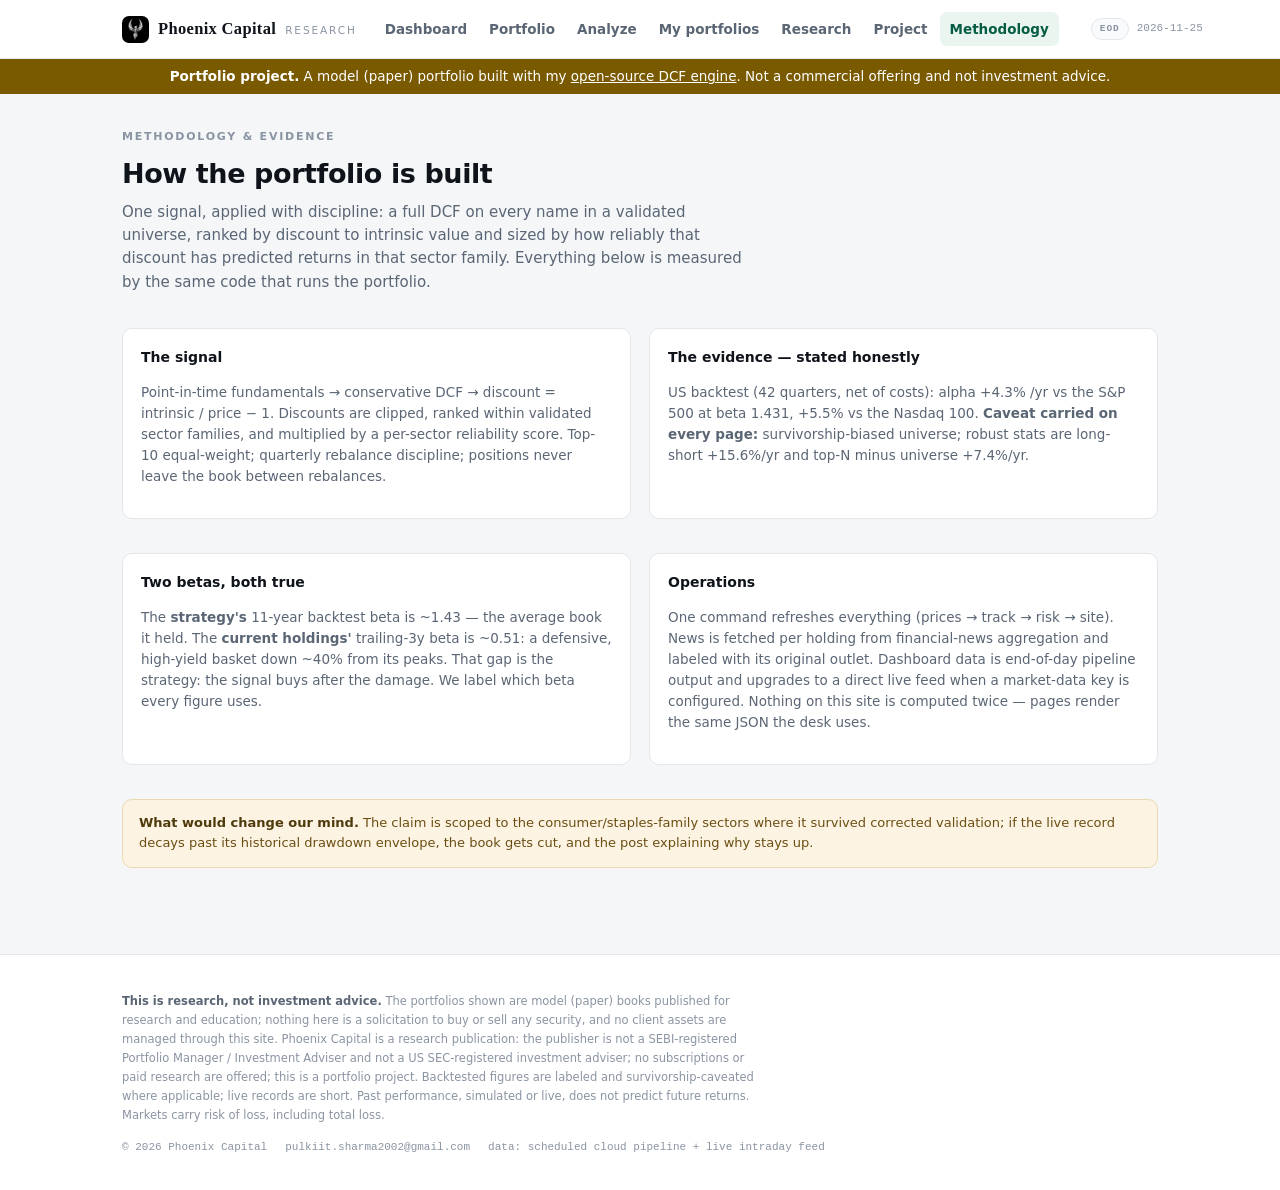
==== commit 950844c9: "data refresh 2026-11-25 01:16 UTC" ====
--- a/about.html
+++ b/about.html
@@ -10,7 +10,7 @@
   <a class="brand" href="index.html"><img class="logo-chip" src="assets/logo-chip.png" alt=""><span class="wordmark">Phoenix Capital</span>
     <small>research</small></a>
   <nav class="main"><a href="index.html" class="">Dashboard</a><a href="us.html" class="">Portfolio</a><a href="analyze.html" class="">Analyze</a><a href="portfolios.html" class="">My portfolios <span class="bcount" hidden></span></a><a href="research.html" class="">Research</a><a href="pricing.html" class="">Project</a><a href="about.html" class="on">Methodology</a></nav>
-  <span class="asof"><span class="feedpill pill" id="feedpill">EOD</span><span class="txt">2026-11-24</span></span>
+  <span class="asof"><span class="feedpill pill" id="feedpill">EOD</span><span class="txt">2026-11-25</span></span>
 </div></header>
 <div class="demo-banner" style="background:#7a5a00;color:#fff;text-align:center;padding:8px 16px;font-size:13.5px;line-height:1.4"><b>Portfolio project.</b> A model (paper) portfolio built with my <a href="https://github.com/PS11242026/dcf-valuation-platform" style="color:#fff;text-decoration:underline">open-source DCF engine</a>. Not a commercial offering and not investment advice.</div>
 <main><div class="wrap">
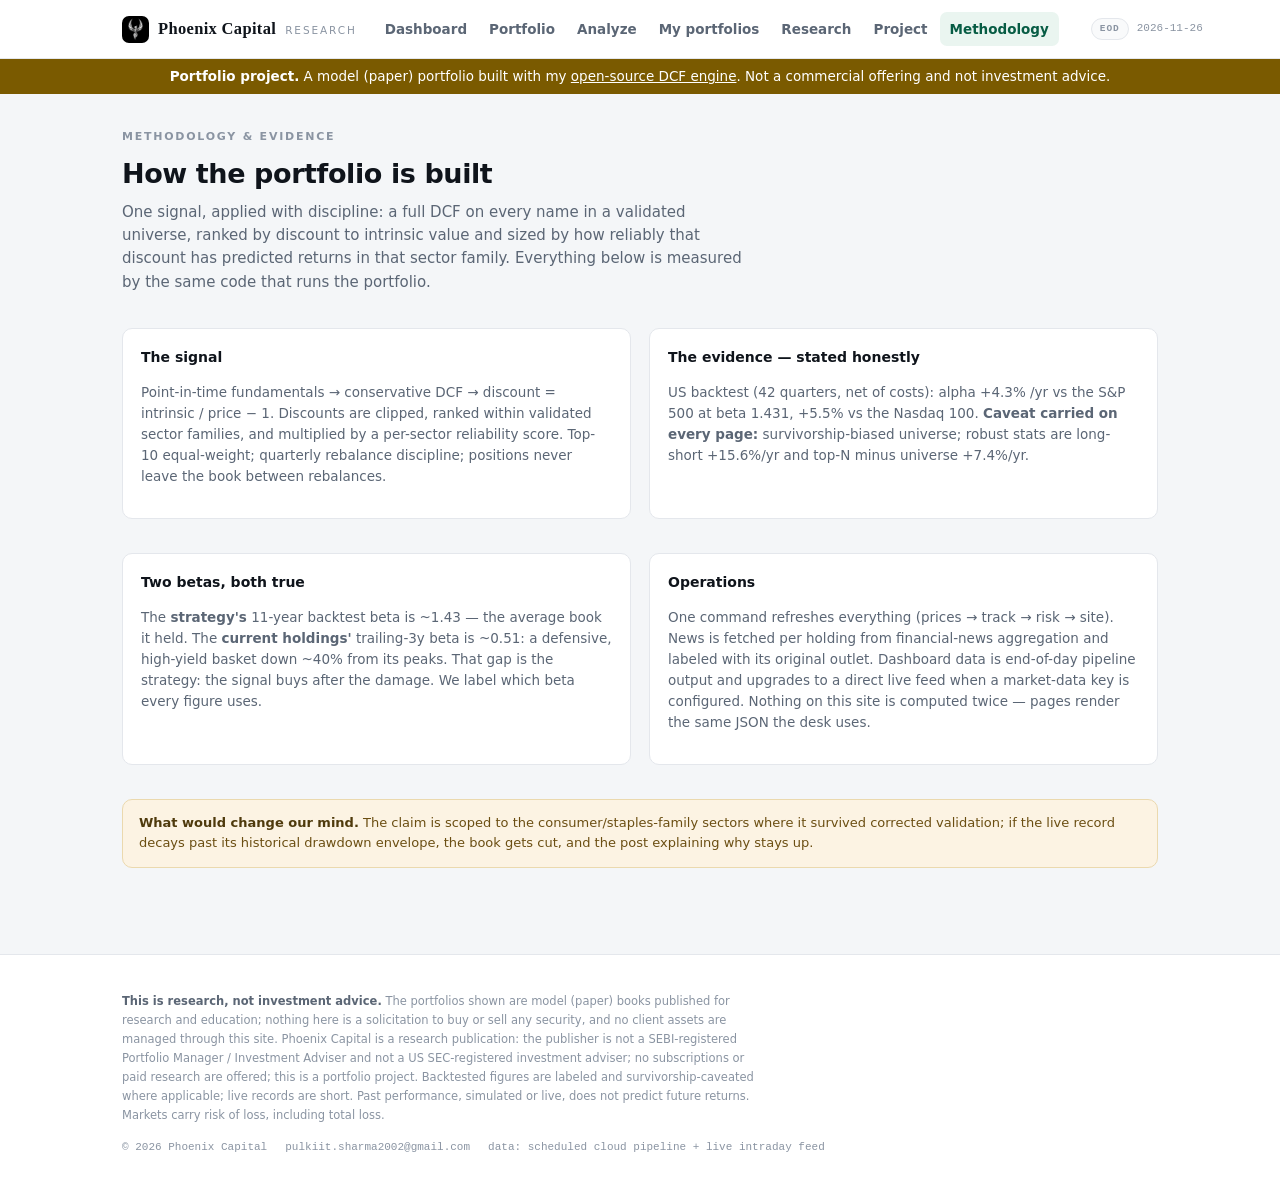
==== commit b89190ea: "data refresh 2026-11-26 00:51 UTC" ====
--- a/about.html
+++ b/about.html
@@ -10,7 +10,7 @@
   <a class="brand" href="index.html"><img class="logo-chip" src="assets/logo-chip.png" alt=""><span class="wordmark">Phoenix Capital</span>
     <small>research</small></a>
   <nav class="main"><a href="index.html" class="">Dashboard</a><a href="us.html" class="">Portfolio</a><a href="analyze.html" class="">Analyze</a><a href="portfolios.html" class="">My portfolios <span class="bcount" hidden></span></a><a href="research.html" class="">Research</a><a href="pricing.html" class="">Project</a><a href="about.html" class="on">Methodology</a></nav>
-  <span class="asof"><span class="feedpill pill" id="feedpill">EOD</span><span class="txt">2026-11-25</span></span>
+  <span class="asof"><span class="feedpill pill" id="feedpill">EOD</span><span class="txt">2026-11-26</span></span>
 </div></header>
 <div class="demo-banner" style="background:#7a5a00;color:#fff;text-align:center;padding:8px 16px;font-size:13.5px;line-height:1.4"><b>Portfolio project.</b> A model (paper) portfolio built with my <a href="https://github.com/PS11242026/dcf-valuation-platform" style="color:#fff;text-decoration:underline">open-source DCF engine</a>. Not a commercial offering and not investment advice.</div>
 <main><div class="wrap">
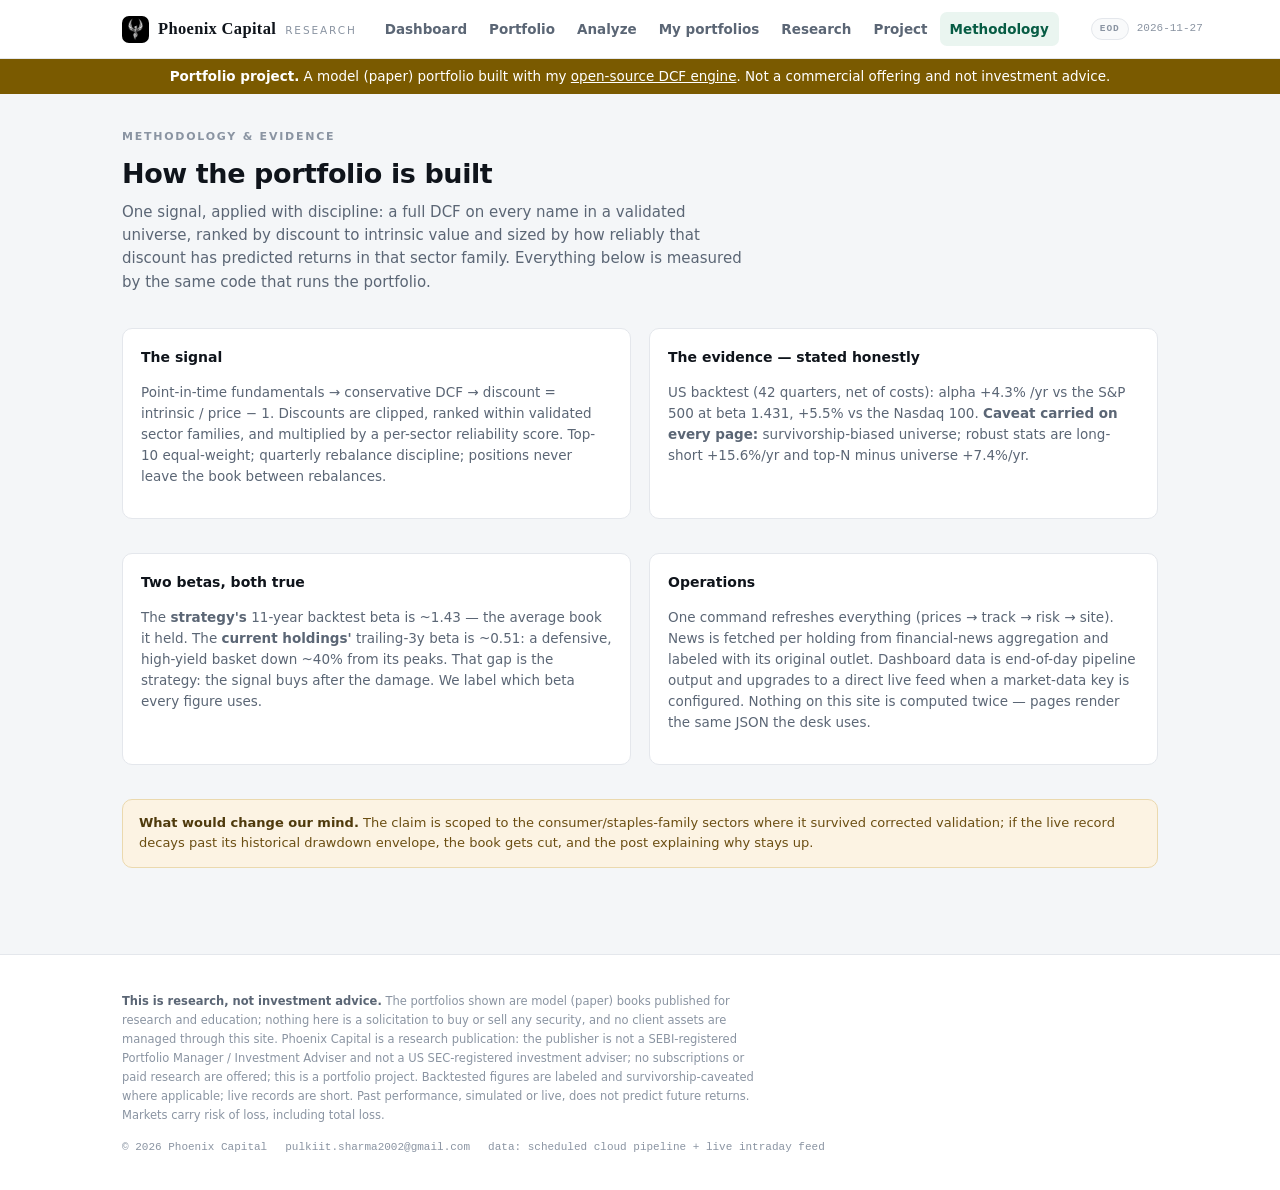
==== commit 00df96a9: "data refresh 2026-11-27 00:57 UTC" ====
--- a/about.html
+++ b/about.html
@@ -10,7 +10,7 @@
   <a class="brand" href="index.html"><img class="logo-chip" src="assets/logo-chip.png" alt=""><span class="wordmark">Phoenix Capital</span>
     <small>research</small></a>
   <nav class="main"><a href="index.html" class="">Dashboard</a><a href="us.html" class="">Portfolio</a><a href="analyze.html" class="">Analyze</a><a href="portfolios.html" class="">My portfolios <span class="bcount" hidden></span></a><a href="research.html" class="">Research</a><a href="pricing.html" class="">Project</a><a href="about.html" class="on">Methodology</a></nav>
-  <span class="asof"><span class="feedpill pill" id="feedpill">EOD</span><span class="txt">2026-11-26</span></span>
+  <span class="asof"><span class="feedpill pill" id="feedpill">EOD</span><span class="txt">2026-11-27</span></span>
 </div></header>
 <div class="demo-banner" style="background:#7a5a00;color:#fff;text-align:center;padding:8px 16px;font-size:13.5px;line-height:1.4"><b>Portfolio project.</b> A model (paper) portfolio built with my <a href="https://github.com/PS11242026/dcf-valuation-platform" style="color:#fff;text-decoration:underline">open-source DCF engine</a>. Not a commercial offering and not investment advice.</div>
 <main><div class="wrap">
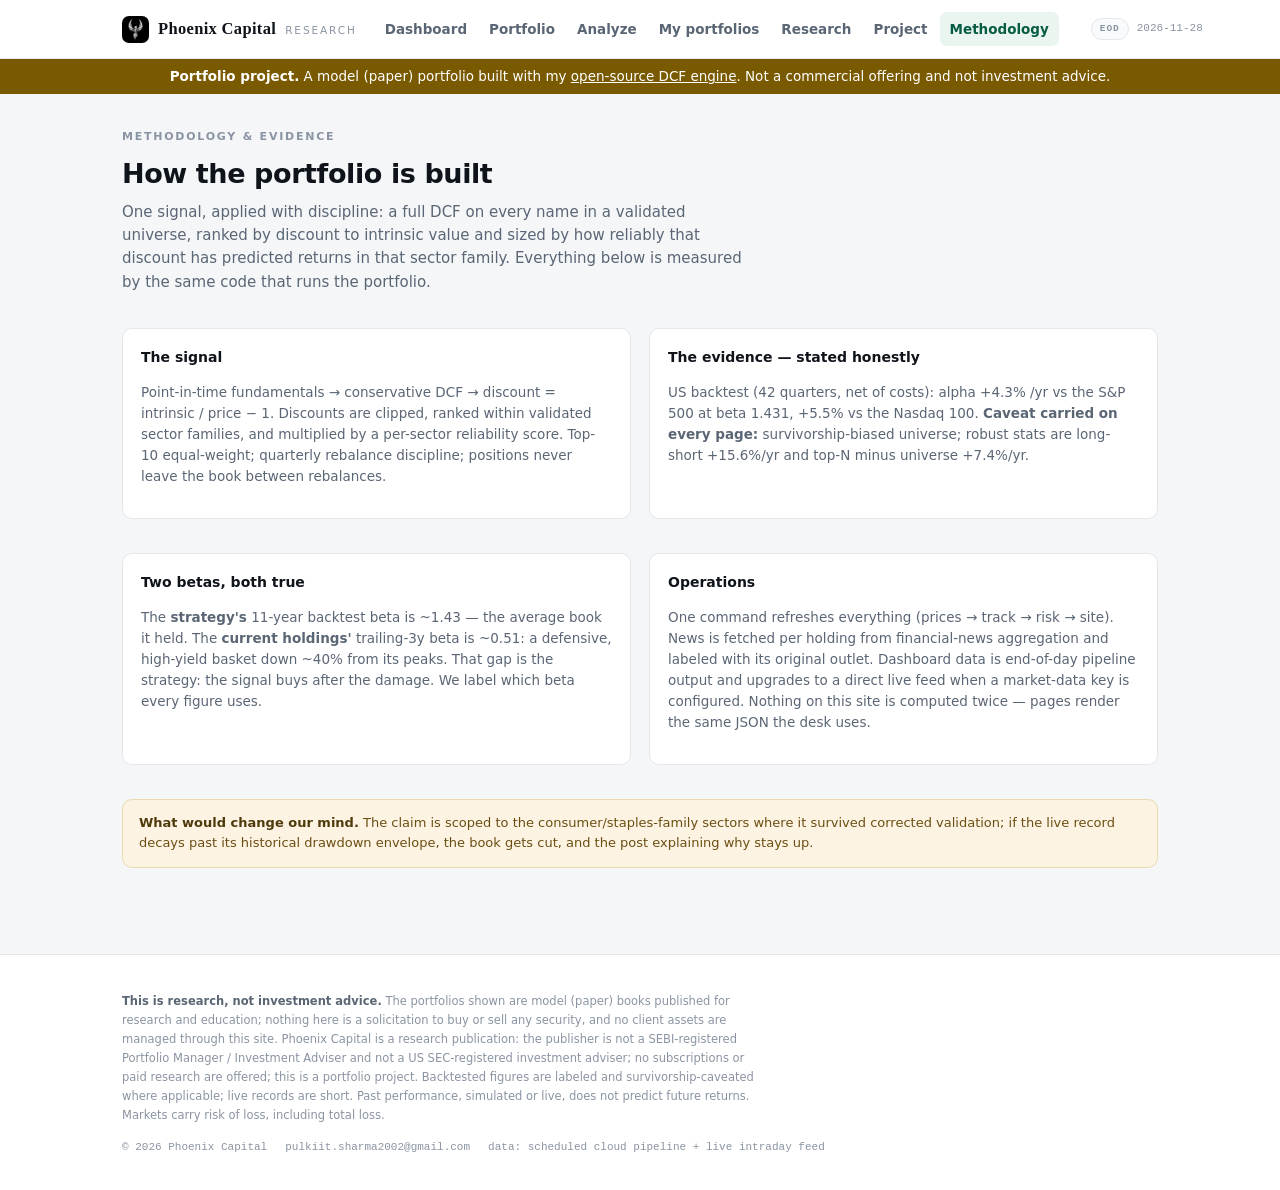
==== commit f01ba0e7: "data refresh 2026-11-28 00:22 UTC" ====
--- a/about.html
+++ b/about.html
@@ -10,7 +10,7 @@
   <a class="brand" href="index.html"><img class="logo-chip" src="assets/logo-chip.png" alt=""><span class="wordmark">Phoenix Capital</span>
     <small>research</small></a>
   <nav class="main"><a href="index.html" class="">Dashboard</a><a href="us.html" class="">Portfolio</a><a href="analyze.html" class="">Analyze</a><a href="portfolios.html" class="">My portfolios <span class="bcount" hidden></span></a><a href="research.html" class="">Research</a><a href="pricing.html" class="">Project</a><a href="about.html" class="on">Methodology</a></nav>
-  <span class="asof"><span class="feedpill pill" id="feedpill">EOD</span><span class="txt">2026-11-27</span></span>
+  <span class="asof"><span class="feedpill pill" id="feedpill">EOD</span><span class="txt">2026-11-28</span></span>
 </div></header>
 <div class="demo-banner" style="background:#7a5a00;color:#fff;text-align:center;padding:8px 16px;font-size:13.5px;line-height:1.4"><b>Portfolio project.</b> A model (paper) portfolio built with my <a href="https://github.com/PS11242026/dcf-valuation-platform" style="color:#fff;text-decoration:underline">open-source DCF engine</a>. Not a commercial offering and not investment advice.</div>
 <main><div class="wrap">
